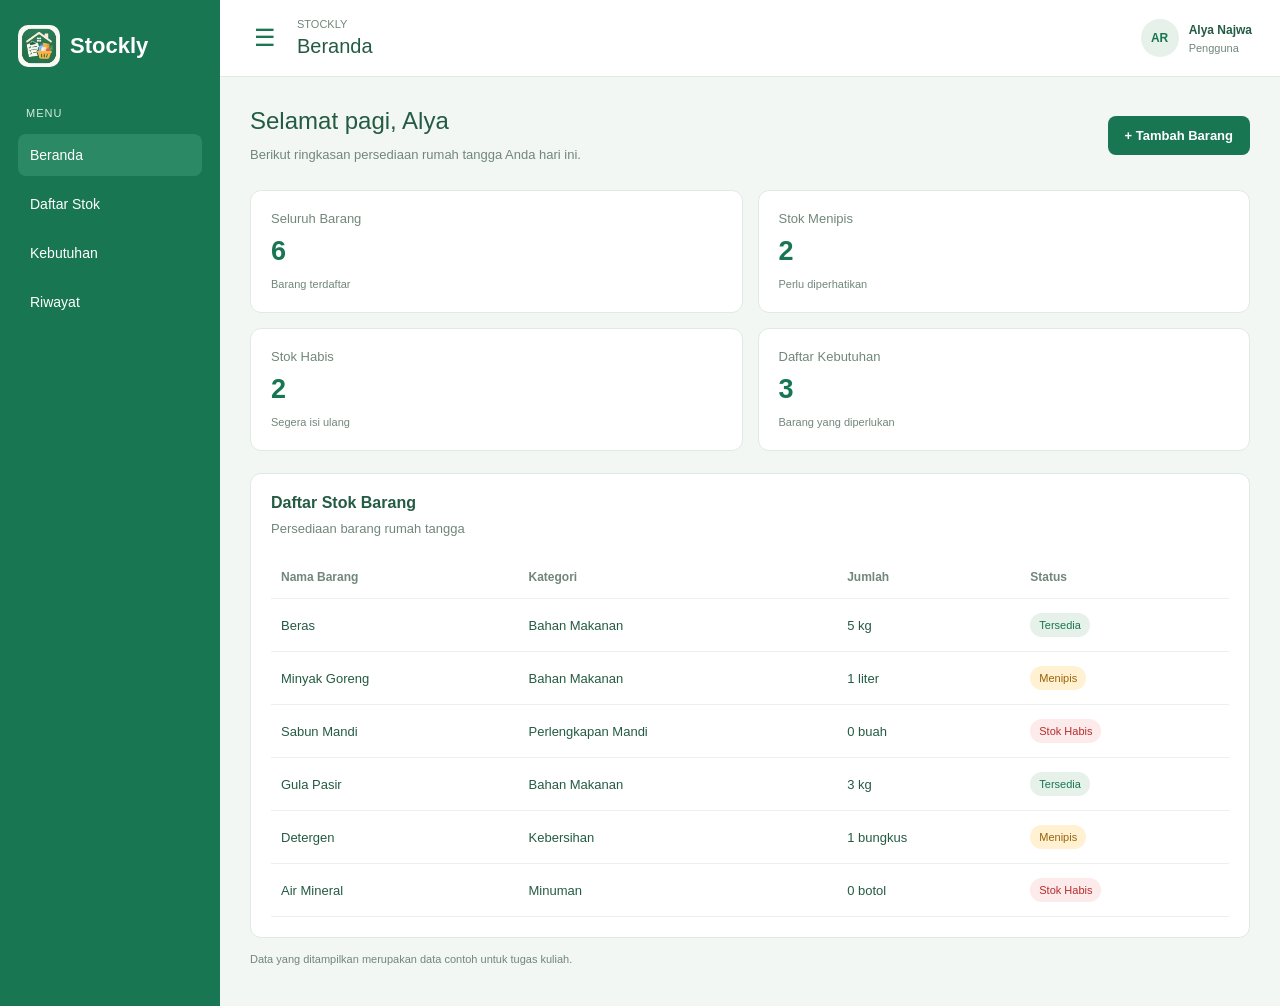
==== Beranda.html @ 0c8c1a6a "Menambahkan file awal proyek Stockly" ====
<!DOCTYPE html>
<html lang="id">
<head>
    <meta charset="UTF-8">
    <meta name="viewport" content="width=device-width, initial-scale=1.0">
    <title>Stockly - Beranda</title>
    <link rel="stylesheet" href="Beranda.css">
</head>
<body>

<div class="container">

    <!-- Sidebar -->
    <aside class="sidebar" id="sidebar">
        <div class="logo">
            <img src="logo pbl.png" alt="Logo Stocly">
            <h2>Stockly</h2>
        </div>

        <p class="menu-title">MENU </p>

        <button class="menu active" onclick="bukaHalaman('Beranda', this)">
            Beranda
        </button>
        <button class="menu" onclick="bukaHalaman('Daftar Stok', this)">
            Daftar Stok
        </button>
        <button class="menu" onclick="bukaHalaman('Kebutuhan', this)">
            Kebutuhan
        </button>
        <button class="menu" onclick="bukaHalaman('Riwayat', this)">
            Riwayat
        </button>
    </aside>

    <!-- Konten utama -->
    <main class="main-content">

        <header class="header">
            <button class="toggle" onclick="toggleSidebar()">☰</button>

            <div>
                <small>STOCKLY</small>
                <h2 id="judulHeader">Beranda</h2>
            </div>

            <div class="akun">
                <div class="avatar">AR</div>
                <div>
                    <strong>Alya Najwa</strong>
                    <small>Pengguna</small>
                </div>
            </div>
        </header>

        <section class="content" id="isiHalaman">

            <!-- Sambutan -->
            <div class="welcome">
                <div>
                    <h1>Selamat pagi, Alya</h1>
                    <p>Berikut ringkasan persediaan rumah tangga Anda hari ini.</p>
                </div>

                <button class="tombol" onclick="bukaForm()">
                    + Tambah Barang
                </button>
            </div>

            <!-- Ringkasan stok -->
            <div class="ringkasan">
                <div class="kartu">
                    <p>Seluruh Barang</p>
                    <h2 id="jumlahBarang">6</h2>
                    <small>Barang terdaftar</small>
                </div>

                <div class="kartu">
                    <p>Stok Menipis</p>
                    <h2 id="jumlahMenipis">2</h2>
                    <small>Perlu diperhatikan</small>
                </div>

                <div class="kartu">
                    <p>Stok Habis</p>
                    <h2 id="jumlahHabis">1</h2>
                    <small>Segera isi ulang</small>
                </div>

                <div class="kartu">
                    <p>Daftar Kebutuhan</p>
                    <h2 id="jumlahKebutuhan">3</h2>
                    <small>Barang yang diperlukan</small>
                </div>
            </div>

            <!-- Tabel barang -->
            <div class="panel">
                <div class="panel-header">
                    <div>
                        <h3>Daftar Stok Barang</h3>
                        <p>Persediaan barang rumah tangga</p>
                    </div>
                </div>

                <div class="table-container">
                    <table>
                        <thead>
                            <tr>
                                <th>Nama Barang</th>
                                <th>Kategori</th>
                                <th>Jumlah</th>
                                <th>Status</th>
                            </tr>
                        </thead>
                        <tbody id="daftarBarang"></tbody>
                    </table>
                </div>
            </div>

            <p class="catatan">
                Data yang ditampilkan merupakan data contoh untuk tugas kuliah.
            </p>
        </section>
    </main>
</div>

<!-- Form pop-up tambah barang -->
<div class="overlay" id="overlay">
    <div class="form-box">
        <h2>Tambah Barang</h2>
        <p>Masukkan informasi barang rumah tangga.</p>

        <form id="formBarang">
            <label for="nama">Nama Barang</label>
            <input type="text" id="nama"
                   placeholder="Contoh: Beras" required>

            <label for="kategori">Kategori</label>
            <select id="kategori">
                <option>Bahan Makanan</option>
                <option>Minuman</option>
                <option>Kebersihan</option>
                <option>Perlengkapan Mandi</option>
                <option>Lainnya</option>
            </select>

            <label for="jumlah">Jumlah Stok</label>
            <input type="number" id="jumlah"
                   min="0" placeholder="Masukkan jumlah" required>

            <label for="satuan">Satuan</label>
            <select id="satuan">
                <option>buah</option>
                <option>bungkus</option>
                <option>kg</option>
                <option>liter</option>
                <option>botol</option>
                <option>kotak</option>
            </select>

            <div class="form-actions">
                <button type="button" class="batal"
                        onclick="tutupForm()">Batal</button>
                <button type="submit" class="tombol">Simpan</button>
            </div>
        </form>
    </div>
</div>

<script src="Beranda.js"></script>
</body>
</html>
---- Beranda.css ----
* {
    box-sizing: border-box;
}

body {
    margin: 0;
    font-family: Arial, sans-serif;
    color: #245B43;
    background: #F3F7F4;
}

button, input, select {
    font: inherit;
}

button {
    cursor: pointer;
}

/* Tata letak utama */
.container {
    display: flex;
    min-height: 100vh;
}

/* Sidebar */
.sidebar {
    width: 220px;
    flex-shrink: 0;
    padding: 25px 18px;
    color: white;
    background: #197653;
    transition: 0.3s;
}

.logo {
    display: flex;
    align-items: center;
    gap: 10px;
    margin-bottom: 40px;
}

.logo img {
    width: 42px;
    height: 42px;
    object-fit: contain;
    border-radius: 10px;
}

.logo h2 {
    font-size: 22px;
    margin: 0;
}

.menu-title {
    margin: 0 0 15px 8px;
    font-size: 11px;
    color: #D4EBDD;
    letter-spacing: 1px;
}

.menu {
    display: block;
    width: 100%;
    padding: 13px 12px;
    margin-bottom: 7px;
    border: none;
    border-radius: 8px;
    background: transparent;
    color: white;
    text-align: left;
    font-size: 14px;
}

.menu:hover,
.menu.active {
    background: #2B8965;
}

/* Bagian utama */
.main-content {
    flex: 1;
    min-width: 0;
}

.header {
    display: flex;
    align-items: center;
    gap: 15px;
    padding: 18px 28px;
    background: white;
    border-bottom: 1px solid #DFEAE2;
}

.header small {
    display: block;
    color: #71877A;
    font-size: 11px;
}

.header h2 {
    margin: 5px 0 0;
    font-size: 20px;
    font-weight: normal;
}

.toggle {
    border: none;
    background: transparent;
    color: #197653;
    font-size: 24px;
}

.akun {
    display: flex;
    align-items: center;
    gap: 10px;
    margin-left: auto;
    font-size: 12px;
}

.avatar {
    display: grid;
    place-items: center;
    width: 38px;
    height: 38px;
    border-radius: 50%;
    background: #E5F1E9;
    color: #197653;
    font-weight: bold;
}

.akun small {
    margin-top: 5px;
}

/* Isi beranda */
.content {
    padding: 30px;
}

.welcome {
    display: flex;
    align-items: center;
    justify-content: space-between;
    gap: 20px;
    margin-bottom: 25px;
}

.welcome h1 {
    margin: 0 0 10px;
    font-size: 24px;
    font-weight: normal;
}

.welcome p,
.panel-header p {
    margin: 0;
    color: #71877A;
    font-size: 13px;
    line-height: 1.5;
}

/* Tombol */
.tombol {
    padding: 12px 17px;
    border: none;
    border-radius: 8px;
    color: white;
    background: #197653;
    font-weight: bold;
    font-size: 13px;
}

.tombol:hover {
    background: #145D40;
}

/* Kartu ringkasan */
.ringkasan {
    display: grid;
    grid-template-columns: repeat(2, minmax(0, 1fr));
    gap: 15px;
    margin-bottom: 22px;
}

.kartu {
    padding: 20px;
    background: white;
    border: 1px solid #DFEAE2;
    border-radius: 11px;
}

.kartu p {
    margin: 0 0 10px;
    color: #71877A;
    font-size: 13px;
}

.kartu h2 {
    margin: 0 0 7px;
    font-size: 27px;
    color: #197653;
}

.kartu small {
    color: #71877A;
    font-size: 11px;
}

/* Tabel stok */
.panel {
    padding: 20px;
    background: white;
    border: 1px solid #DFEAE2;
    border-radius: 11px;
}

.panel-header {
    margin-bottom: 18px;
}

.panel-header h3 {
    margin: 0 0 7px;
    font-size: 16px;
}

.table-container {
    overflow-x: auto;
}

table {
    width: 100%;
    border-collapse: collapse;
    text-align: left;
    font-size: 13px;
}

th, td {
    padding: 14px 10px;
    border-bottom: 1px solid #EAF0EB;
}

th {
    color: #71877A;
    font-size: 12px;
}

.status {
    display: inline-block;
    padding: 6px 9px;
    border-radius: 20px;
    font-size: 11px;
}

.tersedia {
    color: #197653;
    background: #E5F1E9;
}

.menipis {
    color: #98640A;
    background: #FFF1D2;
}

.habis {
    color: #B52D2D;
    background: #FDEAEA;
}

.catatan {
    color: #71877A;
    font-size: 11px;
    margin-top: 15px;
}

/* Pop-up formulir */
.overlay {
    display: none;
    position: fixed;
    inset: 0;
    z-index: 10;
    align-items: center;
    justify-content: center;
    padding: 20px;
    background: rgba(25, 60, 42, 0.45);
}

.overlay.tampil {
    display: flex;
}

.form-box {
    width: 100%;
    max-width: 430px;
    max-height: 90vh;
    overflow-y: auto;
    padding: 25px;
    border-radius: 15px;
    background: white;
}

.form-box h2 {
    margin: 0 0 8px;
}

.form-box p {
    margin: 0 0 22px;
    color: #71877A;
    font-size: 13px;
}

.form-box label {
    display: block;
    margin-bottom: 7px;
    font-size: 13px;
    font-weight: bold;
}

.form-box input,
.form-box select {
    width: 100%;
    padding: 11px;
    margin-bottom: 16px;
    border: 1px solid #C9DFD0;
    border-radius: 8px;
    background: white;
}

.form-actions {
    display: flex;
    justify-content: flex-end;
    gap: 10px;
    margin-top: 5px;
}

.batal {
    padding: 11px 16px;
    border: 1px solid #C9DFD0;
    border-radius: 8px;
    background: white;
    color: #245B43;
}

/* Sidebar disembunyikan */
.sidebar.sembunyi {
    display: none;
}

/* Tampilan HP */
@media (max-width: 650px) {
    .sidebar {
        width: 155px;
        padding: 20px 10px;
    }

    .logo {
        gap: 7px;
    }

    .logo h2 {
        font-size: 18px;
    }

    .content {
        padding: 20px 12px;
    }

    .header {
        padding: 15px 12px;
    }

    .welcome {
        align-items: flex-start;
        flex-direction: column;
    }

    .ringkasan {
        grid-template-columns: 1fr;
    }

    .akun {
        gap: 5px;
    }

    .akun strong {
        font-size: 10px;
    }
}
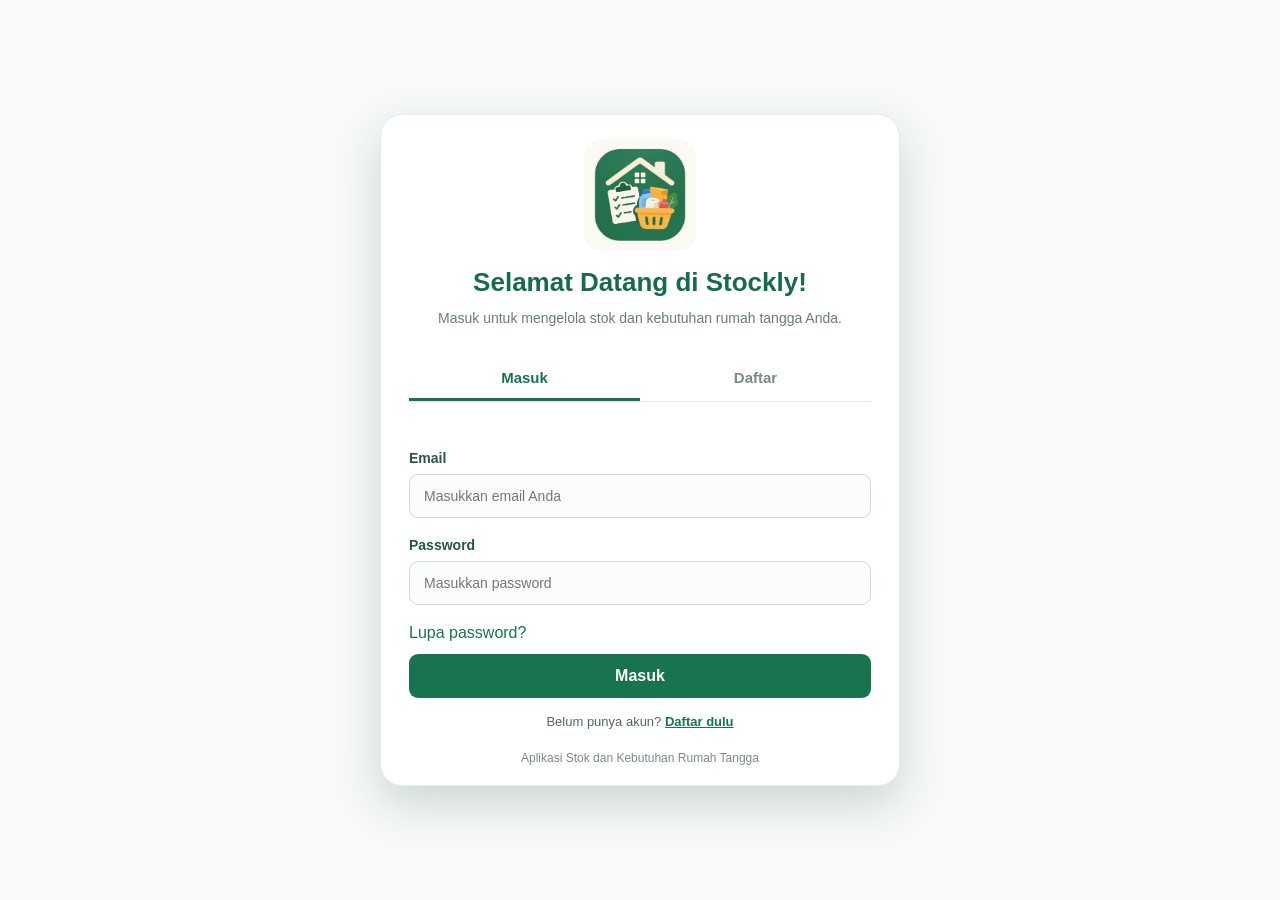
==== commit 1ab225bb: "menghapus file yang tidak perlu" ====
--- a/Beranda.html
+++ b/Beranda.html
@@ -1,4 +1,3 @@
-
 <!DOCTYPE html>
 <html lang="id">
 <head>
@@ -8,167 +7,182 @@
     <link rel="stylesheet" href="Beranda.css">
 </head>
 <body>
-
 <div class="container">
 
-    <!-- Sidebar -->
     <aside class="sidebar" id="sidebar">
         <div class="logo">
-            <img src="logo pbl.png" alt="Logo Stocly">
+            <img src="logo pbl.png" alt="Logo Stockly">
             <h2>Stockly</h2>
         </div>
-
-        <p class="menu-title">MENU </p>
-
-        <button class="menu active" onclick="bukaHalaman('Beranda', this)">
-            Beranda
-        </button>
-        <button class="menu" onclick="bukaHalaman('Daftar Stok', this)">
-            Daftar Stok
-        </button>
-        <button class="menu" onclick="bukaHalaman('Kebutuhan', this)">
-            Kebutuhan
-        </button>
-        <button class="menu" onclick="bukaHalaman('Riwayat', this)">
-            Riwayat
-        </button>
+        <p class="menu-title">MENU</p>
+        <button class="menu active" data-view="beranda">Beranda</button>
+        <button class="menu" data-view="stok">Daftar Stok</button>
+        <button class="menu" data-view="kebutuhan">Kebutuhan <span class="pill" id="pillKebutuhan">0</span></button>
+        <button class="menu" data-view="riwayat">Riwayat</button>
+        <button class="menu keluar" id="btnKeluar">Keluar</button>
     </aside>
 
-    <!-- Konten utama -->
     <main class="main-content">
-
         <header class="header">
-            <button class="toggle" onclick="toggleSidebar()">☰</button>
-
-            <div>
+            <button class="toggle" id="btnToggle" aria-label="Buka atau tutup menu">☰</button>
+            <div class="judul">
                 <small>STOCKLY</small>
                 <h2 id="judulHeader">Beranda</h2>
             </div>
-
             <div class="akun">
-                <div class="avatar">AR</div>
+                <div class="avatar" id="avatar">U</div>
                 <div>
-                    <strong>Alya Najwa</strong>
+                    <strong id="namaUser">Pengguna</strong>
                     <small>Pengguna</small>
                 </div>
             </div>
         </header>
 
-        <section class="content" id="isiHalaman">
+        <section class="content">
 
-            <!-- Sambutan -->
-            <div class="welcome">
-                <div>
-                    <h1>Selamat pagi, Alya</h1>
-                    <p>Berikut ringkasan persediaan rumah tangga Anda hari ini.</p>
+            <!-- BERANDA -->
+            <div class="view" id="view-beranda">
+                <div class="welcome">
+                    <div>
+                        <h1 id="sapaan">Selamat datang</h1>
+                        <p id="tanggal"></p>
+                    </div>
+                    <button class="tombol" data-act="tambah">+ Tambah Barang</button>
                 </div>
 
-                <button class="tombol" onclick="bukaForm()">
-                    + Tambah Barang
-                </button>
-            </div>
-
-            <!-- Ringkasan stok -->
-            <div class="ringkasan">
-                <div class="kartu">
-                    <p>Seluruh Barang</p>
-                    <h2 id="jumlahBarang">6</h2>
-                    <small>Barang terdaftar</small>
+                <div class="ringkasan">
+                    <button class="kartu" data-act="goto" data-view="stok">
+                        <p>Seluruh Barang</p><h2 id="jumlahBarang">0</h2><small>Barang terdaftar</small>
+                    </button>
+                    <button class="kartu menipis" data-act="goto" data-view="stok" data-st="Menipis">
+                        <p>Stok Menipis</p><h2 id="jumlahMenipis">0</h2><small>Perlu diperhatikan</small>
+                    </button>
+                    <button class="kartu habis" data-act="goto" data-view="stok" data-st="Habis">
+                        <p>Stok Habis</p><h2 id="jumlahHabis">0</h2><small>Segera isi ulang</small>
+                    </button>
+                    <button class="kartu" data-act="goto" data-view="kebutuhan">
+                        <p>Daftar Kebutuhan</p><h2 id="jumlahKebutuhan">0</h2><small>Belum dibeli</small>
+                    </button>
                 </div>
 
-                <div class="kartu">
-                    <p>Stok Menipis</p>
-                    <h2 id="jumlahMenipis">2</h2>
-                    <small>Perlu diperhatikan</small>
-                </div>
-
-                <div class="kartu">
-                    <p>Stok Habis</p>
-                    <h2 id="jumlahHabis">1</h2>
-                    <small>Segera isi ulang</small>
-                </div>
-
-                <div class="kartu">
-                    <p>Daftar Kebutuhan</p>
-                    <h2 id="jumlahKebutuhan">3</h2>
-                    <small>Barang yang diperlukan</small>
-                </div>
-            </div>
-
-            <!-- Tabel barang -->
-            <div class="panel">
-                <div class="panel-header">
-                    <div>
-                        <h3>Daftar Stok Barang</h3>
-                        <p>Persediaan barang rumah tangga</p>
+                <div class="dua-kolom">
+                    <div class="panel">
+                        <h3>Perlu perhatian</h3>
+                        <ul class="daftar" id="listPerhatian"></ul>
+                    </div>
+                    <div class="panel">
+                        <h3>Aktivitas terbaru</h3>
+                        <ul class="daftar" id="listAktivitas"></ul>
                     </div>
                 </div>
 
-                <div class="table-container">
+                <div class="panel">
+                    <h3>Barang per kategori</h3>
+                    <div id="kategoriBar"></div>
+                </div>
+
+                <p class="catatan">
+                    Data tersimpan di browser ini.
+                    <button class="link" data-act="reset">Kembalikan data contoh</button>
+                </p>
+            </div>
+
+            <!-- DAFTAR STOK -->
+            <div class="view" id="view-stok" hidden>
+                <div class="toolbar">
+                    <input type="search" id="cari" placeholder="Cari nama barang">
+                    <select id="fKategori" aria-label="Filter kategori"></select>
+                    <select id="fStatus" aria-label="Filter status">
+                        <option value="">Semua status</option>
+                        <option>Aman</option><option>Menipis</option><option>Habis</option>
+                    </select>
+                    <select id="fUrut" aria-label="Urutkan">
+                        <option value="nama">Urut nama</option>
+                        <option value="jumlah">Jumlah terendah</option>
+                        <option value="status">Status terparah</option>
+                    </select>
+                    <button class="tombol kecil" data-act="ekspor">Ekspor CSV</button>
+                    <button class="tombol kecil" data-act="tambah">+ Tambah</button>
+                </div>
+                <div class="panel tabel">
                     <table>
                         <thead>
-                            <tr>
-                                <th>Nama Barang</th>
-                                <th>Kategori</th>
-                                <th>Jumlah</th>
-                                <th>Status</th>
-                            </tr>
+                            <tr><th>Nama Barang</th><th>Kategori</th><th>Jumlah</th><th>Minimum</th><th>Status</th><th>Aksi</th></tr>
                         </thead>
                         <tbody id="daftarBarang"></tbody>
                     </table>
                 </div>
             </div>
 
-            <p class="catatan">
-                Data yang ditampilkan merupakan data contoh untuk tugas kuliah.
-            </p>
+            <!-- KEBUTUHAN -->
+            <div class="view" id="view-kebutuhan" hidden>
+                <div class="panel">
+                    <form class="baris-form" id="formKebutuhan">
+                        <input type="text" id="namaKebutuhan" placeholder="Tambah barang yang perlu dibeli" required>
+                        <button type="submit" class="tombol kecil">Tambah</button>
+                    </form>
+                    <div class="aksi-list">
+                        <button class="link" data-act="isiOtomatis">Isi dari stok menipis dan habis</button>
+                        <button class="link" data-act="hapusSelesai">Hapus yang sudah dibeli</button>
+                    </div>
+                    <ul class="daftar" id="listKebutuhan"></ul>
+                </div>
+            </div>
+
+            <!-- RIWAYAT -->
+            <div class="view" id="view-riwayat" hidden>
+                <div class="panel">
+                    <div class="aksi-list">
+                        <button class="link" data-act="hapusRiwayat">Hapus semua riwayat</button>
+                    </div>
+                    <ul class="daftar" id="listRiwayat"></ul>
+                </div>
+            </div>
+
         </section>
     </main>
 </div>
 
-<!-- Form pop-up tambah barang -->
+<!-- Form tambah / ubah barang -->
 <div class="overlay" id="overlay">
-    <div class="form-box">
-        <h2>Tambah Barang</h2>
-        <p>Masukkan informasi barang rumah tangga.</p>
+    <div class="form-box" role="dialog" aria-modal="true" aria-labelledby="judulForm">
+        <h2 id="judulForm">Tambah Barang</h2>
+        <form id="formBarang">
+            <input type="hidden" id="idBarang">
 
-        <form id="formBarang">
             <label for="nama">Nama Barang</label>
-            <input type="text" id="nama"
-                   placeholder="Contoh: Beras" required>
+            <input type="text" id="nama" placeholder="Contoh: Beras" required>
 
             <label for="kategori">Kategori</label>
-            <select id="kategori">
-                <option>Bahan Makanan</option>
-                <option>Minuman</option>
-                <option>Kebersihan</option>
-                <option>Perlengkapan Mandi</option>
-                <option>Lainnya</option>
-            </select>
+            <select id="kategori"></select>
 
-            <label for="jumlah">Jumlah Stok</label>
-            <input type="number" id="jumlah"
-                   min="0" placeholder="Masukkan jumlah" required>
+            <div class="grid-2">
+                <div>
+                    <label for="jumlah">Jumlah Stok</label>
+                    <input type="number" id="jumlah" min="0" placeholder="0" required>
+                </div>
+                <div>
+                    <label for="satuan">Satuan</label>
+                    <select id="satuan">
+                        <option>buah</option><option>bungkus</option><option>kg</option>
+                        <option>liter</option><option>botol</option><option>kotak</option>
+                    </select>
+                </div>
+            </div>
 
-            <label for="satuan">Satuan</label>
-            <select id="satuan">
-                <option>buah</option>
-                <option>bungkus</option>
-                <option>kg</option>
-                <option>liter</option>
-                <option>botol</option>
-                <option>kotak</option>
-            </select>
+            <label for="min">Batas minimum (status menipis)</label>
+            <input type="number" id="min" min="0" value="2" required>
 
             <div class="form-actions">
-                <button type="button" class="batal"
-                        onclick="tutupForm()">Batal</button>
+                <button type="button" class="batal" data-act="batal">Batal</button>
                 <button type="submit" class="tombol">Simpan</button>
             </div>
         </form>
     </div>
 </div>
 
+<div id="toasts" aria-live="polite"></div>
+
 <script src="Beranda.js"></script>
 </body>
 </html>
--- a/Beranda.css
+++ b/Beranda.css
@@ -1,390 +1,306 @@
-
-* {
-    box-sizing: border-box;
-}
+* { box-sizing: border-box; }
 
 body {
     margin: 0;
     font-family: Arial, sans-serif;
-    color: #245B43;
-    background: #F3F7F4;
-}
-
-button, input, select {
-    font: inherit;
-}
-
-button {
-    cursor: pointer;
-}
-
-/* Tata letak utama */
-.container {
-    display: flex;
-    min-height: 100vh;
-}
-
-/* Sidebar */
+    color: #234b3a;
+    background: #f7faf7;
+}
+
+button, input, select { font: inherit; }
+[hidden] { display: none !important; }
+
+.container { display: flex; min-height: 100vh; }
+
+/* ---------- Sidebar ---------- */
 .sidebar {
-    width: 220px;
+    width: 230px;
     flex-shrink: 0;
-    padding: 25px 18px;
-    color: white;
-    background: #197653;
-    transition: 0.3s;
-}
-
-.logo {
-    display: flex;
-    align-items: center;
-    gap: 10px;
-    margin-bottom: 40px;
-}
-
-.logo img {
-    width: 42px;
-    height: 42px;
-    object-fit: contain;
-    border-radius: 10px;
-}
-
-.logo h2 {
-    font-size: 22px;
-    margin: 0;
-}
-
-.menu-title {
-    margin: 0 0 15px 8px;
-    font-size: 11px;
-    color: #D4EBDD;
-    letter-spacing: 1px;
-}
+    display: flex;
+    flex-direction: column;
+    gap: 6px;
+    height: 100vh;
+    position: sticky;
+    top: 0;
+    padding: 20px 14px;
+    background: #fff;
+    border-right: 1px solid #e1eee5;
+    transition: margin-left 0.25s;
+}
+.sidebar.tutup { margin-left: -230px; }
+
+.logo { display: flex; align-items: center; gap: 10px; margin-bottom: 18px; }
+.logo img { width: 40px; height: 40px; object-fit: contain; border-radius: 10px; }
+.logo h2 { margin: 0; font-size: 20px; color: #176b4d; }
+
+.menu-title { margin: 0 8px 4px; font-size: 11px; letter-spacing: 1px; color: #7b8b80; }
 
 .menu {
-    display: block;
-    width: 100%;
-    padding: 13px 12px;
-    margin-bottom: 7px;
-    border: none;
-    border-radius: 8px;
-    background: transparent;
-    color: white;
-    text-align: left;
-    font-size: 14px;
-}
-
-.menu:hover,
-.menu.active {
-    background: #2B8965;
-}
-
-/* Bagian utama */
-.main-content {
-    flex: 1;
-    min-width: 0;
-}
-
-.header {
-    display: flex;
-    align-items: center;
-    gap: 15px;
-    padding: 18px 28px;
-    background: white;
-    border-bottom: 1px solid #DFEAE2;
-}
-
-.header small {
-    display: block;
-    color: #71877A;
-    font-size: 11px;
-}
-
-.header h2 {
-    margin: 5px 0 0;
-    font-size: 20px;
-    font-weight: normal;
-}
-
-.toggle {
-    border: none;
-    background: transparent;
-    color: #197653;
-    font-size: 24px;
-}
-
-.akun {
-    display: flex;
-    align-items: center;
-    gap: 10px;
-    margin-left: auto;
-    font-size: 12px;
-}
-
-.avatar {
-    display: grid;
-    place-items: center;
-    width: 38px;
-    height: 38px;
-    border-radius: 50%;
-    background: #E5F1E9;
-    color: #197653;
-    font-weight: bold;
-}
-
-.akun small {
-    margin-top: 5px;
-}
-
-/* Isi beranda */
-.content {
-    padding: 30px;
-}
-
-.welcome {
     display: flex;
     align-items: center;
     justify-content: space-between;
-    gap: 20px;
-    margin-bottom: 25px;
-}
-
-.welcome h1 {
-    margin: 0 0 10px;
-    font-size: 24px;
-    font-weight: normal;
-}
-
-.welcome p,
-.panel-header p {
-    margin: 0;
-    color: #71877A;
-    font-size: 13px;
-    line-height: 1.5;
-}
-
-/* Tombol */
+    width: 100%;
+    padding: 11px 12px;
+    border: none;
+    border-radius: 9px;
+    background: none;
+    color: #52685b;
+    font-weight: 700;
+    text-align: left;
+    cursor: pointer;
+}
+.menu:hover { background: #f1f8f3; }
+.menu.active { background: #18734f; color: #fff; }
+.menu.keluar { margin-top: auto; color: #b23b3b; }
+.menu.keluar:hover { background: #fdf0f0; }
+
+.pill {
+    min-width: 22px;
+    padding: 2px 7px;
+    border-radius: 99px;
+    background: #e1eee5;
+    color: #176b4d;
+    font-size: 12px;
+    text-align: center;
+}
+.menu.active .pill { background: rgba(255, 255, 255, 0.25); color: #fff; }
+
+/* ---------- Header ---------- */
+.main-content { flex: 1; min-width: 0; }
+
+.header {
+    display: flex;
+    align-items: center;
+    gap: 14px;
+    padding: 14px 24px;
+    background: #fff;
+    border-bottom: 1px solid #e1eee5;
+    position: sticky;
+    top: 0;
+    z-index: 5;
+}
+.toggle {
+    width: 40px; height: 40px;
+    border: 1px solid #cbded1;
+    border-radius: 9px;
+    background: #fbfdfb;
+    color: #18734f;
+    font-size: 18px;
+    cursor: pointer;
+}
+.judul { flex: 1; }
+.judul small, .akun small { display: block; color: #7b8b80; font-size: 11px; }
+.judul h2 { margin: 0; font-size: 20px; color: #176b4d; }
+.akun { display: flex; align-items: center; gap: 10px; }
+.akun strong { font-size: 14px; }
+.avatar {
+    width: 40px; height: 40px;
+    display: grid; place-items: center;
+    border-radius: 50%;
+    background: #18734f;
+    color: #fff;
+    font-weight: 700;
+}
+
+.content { padding: 24px; max-width: 1100px; }
+
+/* ---------- Tombol ---------- */
 .tombol {
-    padding: 12px 17px;
+    padding: 11px 18px;
     border: none;
+    border-radius: 9px;
+    background: #18734f;
+    color: #fff;
+    font-weight: 700;
+    cursor: pointer;
+    transition: background-color 0.2s;
+}
+.tombol:hover { background: #10583c; }
+.tombol.kecil { padding: 9px 14px; font-size: 14px; }
+
+.link {
+    padding: 0;
+    border: none;
+    background: none;
+    color: #18734f;
+    font-size: inherit;
+    font-weight: 700;
+    text-decoration: underline;
+    cursor: pointer;
+}
+.link:hover { color: #10583c; }
+
+.mini {
+    width: 30px; height: 30px;
+    border: 1px solid #cbded1;
     border-radius: 8px;
-    color: white;
-    background: #197653;
-    font-weight: bold;
-    font-size: 13px;
-}
-
-.tombol:hover {
-    background: #145D40;
-}
-
-/* Kartu ringkasan */
+    background: #fbfdfb;
+    color: #18734f;
+    font-weight: 700;
+    cursor: pointer;
+}
+.mini:hover { background: #f1f8f3; }
+.mini.bahaya { color: #b23b3b; }
+.mini.teks { width: auto; padding: 0 10px; font-size: 12px; }
+
+button:focus-visible, input:focus-visible, select:focus-visible {
+    outline: 2px solid #23845e;
+    outline-offset: 2px;
+}
+
+/* ---------- Beranda ---------- */
+.welcome {
+    display: flex;
+    align-items: center;
+    justify-content: space-between;
+    gap: 16px;
+    margin-bottom: 22px;
+}
+.welcome h1 { margin: 0 0 6px; font-size: 26px; color: #176b4d; }
+.welcome p { margin: 0; color: #6b7d72; font-size: 14px; }
+
 .ringkasan {
     display: grid;
-    grid-template-columns: repeat(2, minmax(0, 1fr));
-    gap: 15px;
-    margin-bottom: 22px;
-}
-
+    grid-template-columns: repeat(auto-fit, minmax(190px, 1fr));
+    gap: 14px;
+    margin-bottom: 18px;
+}
 .kartu {
-    padding: 20px;
-    background: white;
-    border: 1px solid #DFEAE2;
-    border-radius: 11px;
-}
-
-.kartu p {
-    margin: 0 0 10px;
-    color: #71877A;
-    font-size: 13px;
-}
-
-.kartu h2 {
-    margin: 0 0 7px;
-    font-size: 27px;
-    color: #197653;
-}
-
-.kartu small {
-    color: #71877A;
-    font-size: 11px;
-}
-
-/* Tabel stok */
+    padding: 18px;
+    border: 1px solid #e1eee5;
+    border-radius: 14px;
+    background: #fff;
+    color: inherit;
+    text-align: left;
+    cursor: pointer;
+    transition: transform 0.15s, box-shadow 0.15s;
+}
+.kartu:hover { transform: translateY(-2px); box-shadow: 0 8px 20px rgba(12, 62, 42, 0.1); }
+.kartu p { margin: 0 0 6px; font-size: 13px; color: #6b7d72; }
+.kartu h2 { margin: 0 0 4px; font-size: 32px; color: #176b4d; }
+.kartu small { color: #7b8b80; }
+.kartu.menipis h2 { color: #b7791f; }
+.kartu.habis h2 { color: #c62828; }
+
+.dua-kolom { display: grid; grid-template-columns: 1fr 1fr; gap: 14px; margin-bottom: 14px; }
+
 .panel {
-    padding: 20px;
-    background: white;
-    border: 1px solid #DFEAE2;
-    border-radius: 11px;
-}
-
-.panel-header {
-    margin-bottom: 18px;
-}
-
-.panel-header h3 {
-    margin: 0 0 7px;
-    font-size: 16px;
-}
-
-.table-container {
-    overflow-x: auto;
-}
-
-table {
-    width: 100%;
-    border-collapse: collapse;
-    text-align: left;
-    font-size: 13px;
-}
-
-th, td {
-    padding: 14px 10px;
-    border-bottom: 1px solid #EAF0EB;
-}
-
-th {
-    color: #71877A;
-    font-size: 12px;
-}
-
-.status {
-    display: inline-block;
-    padding: 6px 9px;
-    border-radius: 20px;
-    font-size: 11px;
-}
-
-.tersedia {
-    color: #197653;
-    background: #E5F1E9;
-}
-
-.menipis {
-    color: #98640A;
-    background: #FFF1D2;
-}
-
-.habis {
-    color: #B52D2D;
-    background: #FDEAEA;
-}
-
-.catatan {
-    color: #71877A;
-    font-size: 11px;
-    margin-top: 15px;
-}
-
-/* Pop-up formulir */
+    margin-bottom: 14px;
+    padding: 18px;
+    border: 1px solid #e1eee5;
+    border-radius: 14px;
+    background: #fff;
+}
+.panel h3 { margin: 0 0 12px; font-size: 16px; color: #176b4d; }
+
+.daftar { margin: 0; padding: 0; list-style: none; }
+.daftar li {
+    display: flex;
+    align-items: center;
+    justify-content: space-between;
+    gap: 10px;
+    padding: 10px 0;
+    border-bottom: 1px solid #eef5f0;
+    font-size: 14px;
+}
+.daftar li:last-child { border-bottom: none; }
+.daftar small { display: block; color: #7b8b80; }
+.daftar .kosong { justify-content: center; color: #7b8b80; }
+.daftar li.selesai .nama-item { text-decoration: line-through; color: #9aaba0; }
+.daftar label { display: flex; align-items: center; gap: 10px; cursor: pointer; flex: 1; }
+.daftar input[type="checkbox"] { accent-color: #23845e; width: 18px; height: 18px; }
+.aksi-item { display: flex; gap: 6px; }
+
+.bar-baris { display: flex; align-items: center; gap: 10px; margin-bottom: 10px; font-size: 13px; }
+.bar-baris span:first-child { width: 150px; }
+.bar { flex: 1; height: 10px; border-radius: 99px; background: #eef5f0; overflow: hidden; }
+.bar i { display: block; height: 100%; background: #23845e; border-radius: 99px; }
+
+.catatan { margin: 18px 0 0; font-size: 12px; color: #7b8b80; }
+
+/* ---------- Daftar stok ---------- */
+.toolbar { display: flex; flex-wrap: wrap; gap: 10px; margin-bottom: 14px; }
+.toolbar input[type="search"] { flex: 1; min-width: 180px; }
+input[type="search"], input[type="text"], input[type="number"], select {
+    padding: 10px 12px;
+    border: 1px solid #cbded1;
+    border-radius: 9px;
+    background: #fbfdfb;
+    color: #234b3a;
+    font-size: 14px;
+}
+input:focus, select:focus { border-color: #23845e; box-shadow: 0 0 0 3px rgba(35, 132, 94, 0.13); outline: none; }
+
+.panel.tabel { padding: 0; overflow-x: auto; }
+table { width: 100%; border-collapse: collapse; font-size: 14px; }
+th, td { padding: 12px 14px; text-align: left; border-bottom: 1px solid #eef5f0; white-space: nowrap; }
+th { background: #f1f8f3; color: #285640; font-size: 13px; }
+tbody tr:last-child td { border-bottom: none; }
+tbody tr:hover { background: #fbfdfb; }
+.qty { display: flex; align-items: center; gap: 8px; }
+.qty b { min-width: 70px; text-align: center; }
+.kosong-tabel { text-align: center; color: #7b8b80; padding: 28px; }
+
+.badge { padding: 4px 10px; border-radius: 99px; font-size: 12px; font-weight: 700; }
+.s-Aman { background: #e3f4ea; color: #176b4d; }
+.s-Menipis { background: #fdf1d8; color: #9a6410; }
+.s-Habis { background: #fde4e4; color: #b23b3b; }
+
+/* ---------- Kebutuhan ---------- */
+.baris-form { display: flex; gap: 10px; margin-bottom: 12px; }
+.baris-form input { flex: 1; }
+.aksi-list { display: flex; justify-content: space-between; gap: 12px; margin-bottom: 8px; font-size: 13px; }
+
+/* ---------- Pop-up form ---------- */
 .overlay {
-    display: none;
-    position: fixed;
-    inset: 0;
-    z-index: 10;
-    align-items: center;
-    justify-content: center;
-    padding: 20px;
-    background: rgba(25, 60, 42, 0.45);
-}
-
-.overlay.tampil {
-    display: flex;
-}
-
+    position: fixed; inset: 0; z-index: 20;
+    display: none; align-items: center; justify-content: center;
+    padding: 18px;
+    background: rgba(12, 40, 28, 0.45);
+}
+.overlay.show { display: flex; }
 .form-box {
-    width: 100%;
-    max-width: 430px;
-    max-height: 90vh;
-    overflow-y: auto;
-    padding: 25px;
-    border-radius: 15px;
-    background: white;
-}
-
-.form-box h2 {
-    margin: 0 0 8px;
-}
-
-.form-box p {
-    margin: 0 0 22px;
-    color: #71877A;
-    font-size: 13px;
-}
-
-.form-box label {
-    display: block;
-    margin-bottom: 7px;
-    font-size: 13px;
-    font-weight: bold;
-}
-
-.form-box input,
-.form-box select {
-    width: 100%;
-    padding: 11px;
-    margin-bottom: 16px;
-    border: 1px solid #C9DFD0;
-    border-radius: 8px;
-    background: white;
-}
-
-.form-actions {
-    display: flex;
-    justify-content: flex-end;
-    gap: 10px;
-    margin-top: 5px;
-}
-
+    width: 100%; max-width: 440px; max-height: 92vh; overflow-y: auto;
+    padding: 24px;
+    border-radius: 18px;
+    background: #fff;
+    box-shadow: 0 18px 45px rgba(12, 62, 42, 0.25);
+}
+.form-box h2 { margin: 0 0 14px; color: #176b4d; }
+.form-box label { display: block; margin: 0 0 6px; font-size: 14px; font-weight: 700; color: #285640; }
+.form-box input[type="text"], .form-box input[type="number"], .form-box select { width: 100%; margin-bottom: 14px; }
+.grid-2 { display: grid; grid-template-columns: 1fr 1fr; gap: 12px; }
+.form-actions { display: flex; justify-content: flex-end; gap: 10px; margin-top: 6px; }
 .batal {
-    padding: 11px 16px;
-    border: 1px solid #C9DFD0;
-    border-radius: 8px;
-    background: white;
-    color: #245B43;
-}
-
-/* Sidebar disembunyikan */
-.sidebar.sembunyi {
-    display: none;
-}
-
-/* Tampilan HP */
-@media (max-width: 650px) {
-    .sidebar {
-        width: 155px;
-        padding: 20px 10px;
-    }
-
-    .logo {
-        gap: 7px;
-    }
-
-    .logo h2 {
-        font-size: 18px;
-    }
-
-    .content {
-        padding: 20px 12px;
-    }
-
-    .header {
-        padding: 15px 12px;
-    }
-
-    .welcome {
-        align-items: flex-start;
-        flex-direction: column;
-    }
-
-    .ringkasan {
-        grid-template-columns: 1fr;
-    }
-
-    .akun {
-        gap: 5px;
-    }
-
-    .akun strong {
-        font-size: 10px;
-    }
-}
+    padding: 11px 18px;
+    border: 1px solid #cbded1;
+    border-radius: 9px;
+    background: #fff;
+    color: #52685b;
+    font-weight: 700;
+    cursor: pointer;
+}
+
+/* ---------- Toast ---------- */
+#toasts { position: fixed; right: 18px; bottom: 18px; z-index: 30; display: grid; gap: 8px; }
+.toast {
+    padding: 12px 16px;
+    border-radius: 10px;
+    background: #176b4d;
+    color: #fff;
+    font-size: 14px;
+    box-shadow: 0 8px 20px rgba(0, 0, 0, 0.18);
+}
+.toast.peringatan { background: #b7791f; }
+.toast.bahaya { background: #b23b3b; }
+
+/* ---------- Responsif ---------- */
+@media (max-width: 800px) {
+    .sidebar { position: fixed; z-index: 15; left: 0; margin-left: -230px; box-shadow: 4px 0 24px rgba(0, 0, 0, 0.12); }
+    .sidebar.buka { margin-left: 0; }
+    .sidebar.tutup { margin-left: -230px; }
+    .dua-kolom { grid-template-columns: 1fr; }
+    .content { padding: 16px; }
+    .welcome { flex-direction: column; align-items: flex-start; }
+    .akun div:last-child { display: none; }
+}
